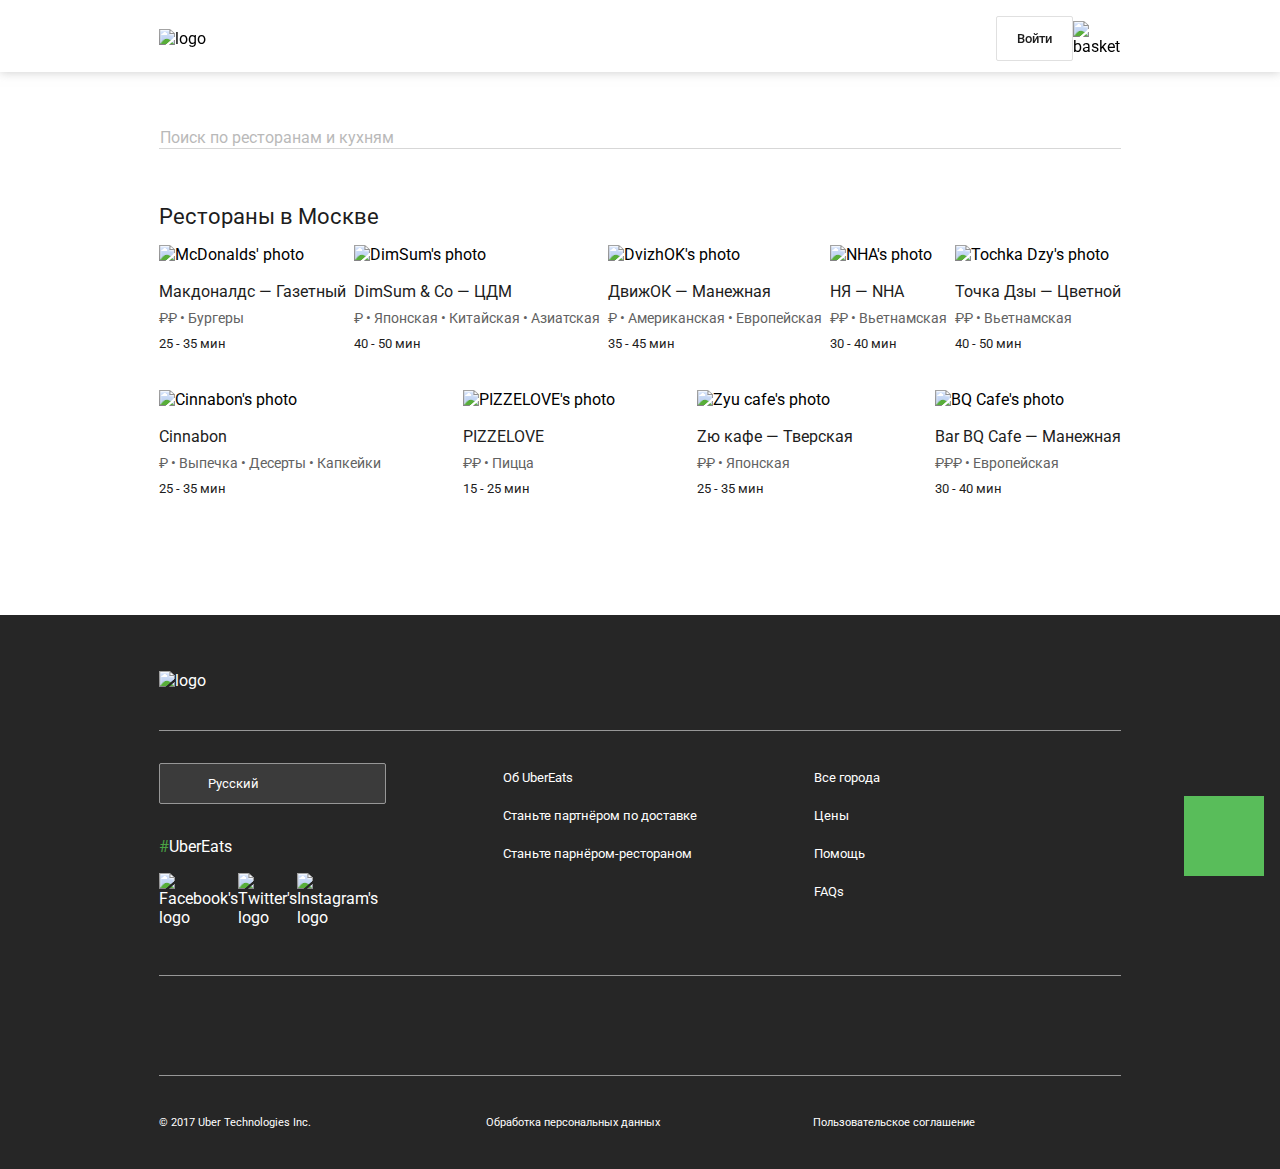
==== index.html @ 14b97af7 "Add main files" ====
<!DOCTYPE html>
<html lang="en">
<head>
    <meta charset="UTF-8">
    <meta http-equiv="X-UA-Compatible" content="IE=edge">
    <meta name="viewport" content="width=device-width, initial-scale=1, minimum-scale=1,
    maximum-scale=1,
    user-scalable=0">
    <link href="https://fonts.googleapis.com/css2?family=Roboto&display=swap" rel="stylesheet">
    <link rel="stylesheet" href="style.css">
    <title>Uber Eats</title>
</head>
<body>
    <header class="header">
        <div class="container">
            <div class="header-row">
                <img src="img/logo.svg" alt="logo" class="header-logo">  
                <div class="account">
                    <a href="#" class="button-sign-in">Войти</a>
                    <a href="#"><img src="img/basket.svg" alt="basket"></a>  
                </div> 
            </div>
        </div>      
    </header>
    <main>
        <div class="container">
            <div class="restarants-search">
                <input type="text" placeholder="Поиск по ресторанам и кухням">
            </div>
            <h1 class="restarants-title">Рестораны в Москве</h1>
            <div class="restarants-cards">
                    <div class="card-wrapper">
                        <a href="Pushkin.html" target="_blank" class="card-link">
                            <img class="card-img" src="img/McDonalds.png" alt="McDonalds' photo">
                            <h2 class="card-title">Макдоналдс — Газетный</h2>
                            <div class="card-menu">₽₽ • Бургеры</div>
                            <div class="card-time">25 - 35 мин</div>
                        </a>
                    </div>
                    <div class="card-wrapper">
                        <a href="Pushkin.html" target="_blank" class="card-link">
                            <img class="card-img" src="img/DimSum & Co.png" alt="DimSum's photo">
                            <h2 class="card-title">DimSum & Co — ЦДМ</h2>
                            <div class="card-menu">₽ • Японская • Китайская • Азиатская</div>
                            <div class="card-time">40 - 50 мин</div>
                        </a>
                    </div>
                    <div class="card-wrapper">
                        <a href="Pushkin.html" target="_blank" class="card-link">
                            <img class="card-img" src="img/DvizhOK.png" alt="DvizhOK's photo">
                            <h2 class="card-title">ДвижОК — Манежная</h2>
                            <div class="card-menu">₽ • Американская • Европейская</div>
                            <div class="card-time">35 - 45 мин</div>
                        </a>
                    </div>
                    <div class="card-wrapper">
                        <a href="Pushkin.html" target="_blank" class="card-link">
                            <img class="card-img" src="img/NHA.png" alt="NHA's photo">
                            <h2 class="card-title">НЯ — NHA</h2>
                            <div class="card-menu">₽₽ • Вьетнамская</div>
                            <div class="card-time">30 - 40 мин</div>
                        </a>    
                    </div>
                    <div class="card-wrapper">
                        <a href="Pushkin.html" target="_blank" class="card-link">
                            <img class="card-img" src="img/Tochka Dzy.png" alt="Tochka Dzy's photo">
                            <h2 class="card-title">Точка Дзы — Цветной</h2>
                            <div class="card-menu">₽₽ • Вьетнамская</div>
                            <div class="card-time">40 - 50 мин</div>
                        </a>    
                    </div>
                    <div class="card-wrapper">
                        <a href="Pushkin.html" target="_blank" class="card-link">
                            <img class="card-img" src="img/Cinnabon.png" alt="Cinnabon's photo">
                            <h2 class="card-title">Cinnabon</h2>
                            <div class="card-menu">₽ • Выпечка • Десерты • Капкейки</div>
                            <div class="card-time">25 - 35 мин</div>
                        </a>    
                    </div>
                    <div class="card-wrapper">
                        <a href="Pushkin.html" target="_blank" class="card-link">
                            <img class="card-img" src="img/PIZZELOVE.png" alt="PIZZELOVE's photo">
                            <h2 class="card-title">PIZZELOVE</h2>
                            <div class="card-menu">₽₽ • Пицца</div>
                            <div class="card-time">15 - 25 мин</div>
                        </a>    
                    </div>
                    <div class="card-wrapper">
                        <a href="Pushkin.html" target="_blank" class="card-link">
                            <img class="card-img" src="img/Zyu cafe.png" alt="Zyu cafe's photo">
                            <h2 class="card-title">Zю кафе — Тверская</h2>
                            <div class="card-menu">₽₽ • Японская</div>
                            <div class="card-time">25 - 35 мин</div>
                        </a>    
                    </div>
                    <div class="card-wrapper">
                        <a href="Pushkin.html" target="_blank" class="card-link">
                            <img class="card-img" src="img/BQ Cafe.png" alt="BQ Cafe's photo">
                            <h2 class="card-title">Bar BQ Cafe — Манежная</h2>
                            <div class="card-menu">₽₽₽ • Европейская</div>
                            <div class="card-time">30 - 40 мин</div>
                        </a>    
                    </div>
            </div>
        </div>
    </main>
    <footer class="footer">
        <div class="container">
            <div class="footer-logo">
                <img src="img/white-logo.svg" alt="logo">
            </div>
            <div class="footer-info">
                <div class="footer-column">
                    <div class="footer-info-lang">
                        <div class="lang-text">
                            Русский
                        </div>
                    </div>
                    <div class="choose-lang-text hidden">
                        <div class="choice-ru">Русский</div>
                        <div class="choice-en">Английский</div>
                    </div>
                    <p class="hashtag"><span style="color: #49A144;">#</span>UberEats</p>
                    <div class="networks">
                        <a href="#"><img src="img/facebook.svg" alt="Facebook's logo"></a>
                        <a href="#"><img src="img/twitter.svg" alt="Twitter's logo"></a>
                        <a href="#"><img src="img/instagram.svg" alt="Instagram's logo"></a>
                    </div>
                </div>
                <div class="footer-column footer-info-text">
                    <p><a href="#">Об UberEats</a></p>
                    <p><a href="#">Станьте партнёром по доставке</a></p>
                    <p><a href="#">Станьте парнёром-рестораном</a></p>
                </div>
                <div class="footer-column footer-info-text">
                    <p><a href="#">Все города</a></p>
                    <p><a href="#">Цены</a></p>
                    <p><a href="#">Помощь</a></p>
                    <p><a href="#">FAQs</a></p>
                </div>           
            </div>
            <div class="footer-download">
                <a href="#"><img src="img/Download_on_the_App_Store_Badge_US-UK_RGB_blk_092917.svg" alt=""></a>
                <a href="#"><img src="img/en_badge_web_generic-cf6dad406f.svg" alt=""></a>
            </div>
            <div class="footer-rights">
                <p><a href="#">© 2017 Uber Technologies Inc.</a></p>
                <p><a href="#">Обработка персональных данных</a></p>
                <p><a href="#">Пользовательское соглашение</a></p>
            </div>
            <a href="#">
                <div id="button-up" class="button-up">
                    <img src="img/arrow.svg" alt="">
                </div>
            </a>    
        </div>    
    </footer>
    <script src="main.js"></script>
</body>
</html>
---- style.css ----
* {
    margin: 0;
    padding: 0; 
    box-sizing: border-box;
    font-family: 'Roboto', sans-serif;
}

a {
    text-decoration: none;
    color: inherit;
}

.header {
    height: 72px;
    padding: 16px 0;
    background-color: #fff;
    z-index: 10;
    box-shadow: 0 0 10px rgba(151, 151, 151, .5);
    position: fixed;
    top: 0;
    left: 0;
    right: 0;
}

.container {
    max-width: 1124px;
    min-width: 320px;
    padding: 0 81px;
    margin: 0 auto;
}


.header-row {
    display: flex;
    align-items: center;
    justify-content: space-between; 
}

.account {
    display: flex;
    justify-content: space-between;
    align-items: center;
    width: 125px;
}

.button-sign-in {
    display: block;
    font-weight: 500;
    font-size: 13px;
    /* line-height: 24px; */
    color: #1D1D1D;
    padding: 14px 20px;
    border: 1px solid #e0e0e0;
    border-radius: 2px;
    cursor: pointer;
}

.restarants-search {
    margin-top: 104px;
    padding: 24px 0 1px 1px;
    border-bottom: 1px solid rgba(98, 98, 98, .5);;
    color: #626262;
    font-size: 16px;
    opacity: .5;
}

.restarants-search input {
    border: none;
    font-size: 16px;
    width: 100%;
    outline: none;
}

.restarants-title {
    margin-top: 56px;
    font-size: 22px;
    line-height: 24px;
    font-weight: 400;
    color: #1D1D1D;
}

.line {
    width: 50px;
    height: 1px;
    margin: 0 auto;
    margin-top: 12px;
    background-color: #757575;  
    display: none;
}

.restarants-cards{
    margin: 16px 0 80px;
    display: flex;
    justify-content: space-between;
    flex-wrap: wrap;
}

.card-title {
    padding-top: 16px;
    line-height: 24px;
    font-size: 16px;
    font-weight: 400;
    color: #1D1D1D;
}

.card-wrapper {
    max-width: 308px;
    margin-bottom: 16px;
}

.card-link {
    display: block;
    transition: linear .2s;
}

.card-img {
    width: 100%;
    height: auto;
    object-fit: cover;
}

.card-menu {
    margin-top: 4px;
    line-height: 21px;
    font-size: 14px;
    color: #626262;
}

.card-time {
    padding: 4px 0 20px 0;
    line-height: 21px;
    font-size: 13px;
    color: #1D1D1D;
}

.footer {
    padding-top: 56px;
    min-width: 320px;
    padding-bottom: 40px;
    background: #262626;
    color: #fff;
}

.footer-logo {
    padding-bottom: 40px;
    border-bottom: 1px solid #979797;    
}

.footer-info {
    display: flex;
    justify-content: space-between;
    padding-top: 32px;
    padding-bottom: 48px;
    border-bottom: 1px solid #979797;
}

.footer-column {
    max-width: 308px;
    position: relative;
}

div.footer-column + div.footer-column {
    padding-top: 7px;
}

.footer-column:last-child {
    padding-right: 241px;
}

.footer-info-lang {
    position: relative;
    width: 227px;
    padding: 12px 0 12px 48px;
    font-size: 13px;
    line-height: 15px;
    color: #fff;
    background: #3B3B3B;
    border: 1px solid #979797;
    border-radius: 2px;
    cursor: pointer;
}

.footer-info-lang::before {
    content: url(img/shape-world.svg);
    position: absolute;
    top: 12px;
    left: 16px;
}

.footer-info-lang::after {
    content: url(img/shape-arrow.svg); 
    position: absolute;
    top: 12px;
    right: 8px; 
}

.choose-lang-text {
    width: 227px;
    position: absolute;
    top: 41px;
    left: 0;
    font-size: 13px;
    line-height: 15px;
    color: #fff;
    background: #3B3B3B;
    border: 1px solid #979797;
    border-radius: 2px;
    cursor: pointer;
}

.choose-lang-text > * {
    padding: 12px 0 6px 12px;
}

.hidden {
    display: none;
}

.hashtag {
    padding-top: 33px;
    padding-bottom: 17px;
    font-size: 16px;
}

.networks {
    width: 92px;
    display: flex;
    justify-content: space-between;
}

.footer-download {
    padding-top: 41px;
    padding-bottom: 39px;
    display: flex;
    justify-content: center;
    border-bottom: 1px solid #979797;

}

.footer-download a:first-child {
    margin-right: 40px;
}

.footer-info-text {
    display: flex;
    flex-direction: column;
}

.footer-info-text p {
    font-size: 13px;
    line-height: 15px;
}

.footer-info-text p + p {
    padding-top: 23px;
}


.footer-rights {
    display: flex;
    justify-content: space-between;
    padding-top: 40px;
    font-size: 11px;
    line-height: 13px;  
}

.footer-rights p {
    width: 308px;
}

.button-up {
    display: inline-block;
    width: 80px;
    height: 80px;
    position: fixed;
    bottom: 24px;
    right: 16px;
    display: flex;
    align-items: center;
    justify-content: center;
    background: #59BD5A;
    cursor: pointer;
    transition: .4s linear;
}



.head {
    margin-top: 72px;
    padding-top: 80px;
    height: 364px;
    position: relative;
}

.head-bg-img {
    position: absolute;
    top: 0;
    left: 0;
    width: 100%;
    height: 100%;
    z-index: -1;
}

.head-bg-img img {
    width: 100%;
    height: 100%;
    object-fit: cover;
    object-position: 50% 70%;
}


.head-info {
    width: 398px;
    background: #fff;
}

.head-title {
    padding: 38px 0 0 38px;
    font-size: 36px;
}

.head-subtitle {
    display: flex;
    justify-content: space-between;
    padding: 54px 29px 38px 38px;
}

.head-time {
    padding: 8px 16px;
    color: #fff;
    font-size: 13px;
    background: #262626;
    border-radius: 35px;
}

.navigation {
    background: #fff;
    padding: 32px 0 29px;
    border-bottom: 1px solid rgba(117, 117, 117, 0.2);
}

.nav-list {
    display: flex;
    justify-content: space-between;
    max-width: 605px;
    list-style-type: none;
    color: #626262;
}

.nav-list a:hover {
    color: #327430;
    transition: linear .2s;
}

.menu-cards {
    margin: 32px 0 80px;
    display: flex;
    justify-content: space-between;
    flex-wrap: wrap;
}

.snack-card {
    width: 470px;
    margin-bottom: 49px;
    border: 1px solid rgba(117, 117, 117, 0.2);
}

.flex-content {
    display: flex;
    justify-content: space-between;
}

a.card-link:hover {
    background: rgba(216, 216, 216, 0.2);;
}

.card-text {
    padding-left: 16px;
    position: relative;
}

.snack-card img {
    width: 170px;
}

.price {
    position: absolute;
    bottom: 16px;
    left: 16px;
    font-size: 15px;
    color: #1D1D1D;
}

@media (max-width: 1110px) {
    .snack-card {
        width: 900px;
    }

    .snack-card img {
        width: 200px;
    }
    
}

@media (max-width: 1085px) {
    .container {
        padding: 0 65px;
    }
}

@media (max-width: 1054px) {
    .container {
        padding: 0 49px;
    }
}

@media (max-width: 1022px) {
    .container {
        padding: 0 33px;
    }
}

@media (max-width: 989px) {
    .container {
        padding: 0 81px;
    }

    .card-wrapper {
        max-width: 368px;
    }

    .footer-info-lang {
        width: 210px;
    } 

    .choose-lang-text {
        width: 210px;
    }
    
    .footer-column:last-child {
        padding-right: 180px;
    }

    .footer-info-text p {
        font-size: 12px;
        line-height: 14px;
    }
}

@media (max-width: 930px) {
    .card-wrapper {
        max-width: 340px;
    }

    .footer-info-lang {
        width: 200px;
    }

    .choose-lang-text {
        width: 200px;
    }

    .footer-column:last-child {
        padding-right: 140px;
    }
}  

@media (max-width: 850px) {
    .container {
        padding: 0 65px;
    }
    
}

@media (max-width: 820px) {
    .card-wrapper {
        max-width: 307px;
    }

    .footer-column:last-child {
        padding-right: 115px;
    }

}

@media (max-width: 755px) {
    .container {
        padding: 0 33px;
    }

    .footer-info-lang {
        width: 170px;
        font-size: 12px;
    }

    .choose-lang-text {
        width: 170px;
        font-size: 12px;
    }

    .hashtag {
        font-size: 14px;
    }
}

@media (max-width: 686px) {
    .container {
        padding: 0 5px;
    }

    .footer-column:last-child {
        padding-right: 90px;
    }

}

@media (max-width: 635px) {
    .card-wrapper {
        max-width: 290px;
    }

    .footer-info-lang {
        width: 150px;
        font-size: 12px;
    }

    .choose-lang-text {
        width: 150px;
        font-size: 12px;
    }
} 

@media (max-width: 595px) {
    .card-wrapper {
        max-width: 270px;
    }
}   

@media (max-width: 550px) {
    .card-wrapper {
        max-width: 307px;
    }

    .footer-info {
        display: block;
    }

    div.footer-column + div.footer-column {
        padding-top: 0;
    }

    .footer-info-text p:first-child {
        padding-top: 23px;
    }

    .footer-rights {
        display: block;
    }

    .footer-rights p {
        padding-top: 24px;
    }

    .account {
        width: 89px;
    }

    img[alt=basket] {
        display: none;
    }

    .head {
        position: relative;
    }

    .head-info {
        position: absolute;
        left: 50%;
        bottom: -15%;
        margin-left: -154px;
        width: 308px;
        box-shadow: 0 0 10px rgba(151, 151, 151, .5);
        text-align: center;

    }

    .head-title {
        padding: 38px 0 0 0;
        text-align: center;
        font-size: 24px;
    }

    .head-subtitle {
        display: block;
        padding: 40px 0 24px;
    }

    .head-subtitle .card-menu {
        margin-bottom: 16px;
    }

    .head-time {
        display: inline-block;
        font-size: 12px;
        margin: 0 auto;
    }

    .navigation {
        display: none;
    }

    .restarants-title {
        margin: 112px 0 0;
        text-align: center;
    }

    .line {
        display: block;
    }

    .menu-cards {
        margin-top: 43px;
    }

    .card-text .card-title {
        font-size: 14px;
    }

    .snack-card img {
        width: 120px;

    }
    
} 

@media (max-width: 357px) {
    .snack-card {
        border-top:  none;
        border-left: none;
        border-right: 1px solid rgba(117, 117, 117, 0.2);
        border-bottom: 1px solid rgba(117, 117, 117, 0.2);
    }

    .card-text {
        padding-left: 0;
    }

    .card-title {
        padding-top: 0;
    }


    .card-menu {
        font-size: 13px;
    }

    .snack-card img {
        width: 102px;

    }  

    .price {
        position: absolute;
        bottom: 16px;
        left: 0;
    }


}

@media (max-width: 330px) {
    .card-text .card-title {
        width: 170px;
        text-overflow: ellipsis; 
        white-space: nowrap;
        overflow: hidden;
    }    
}
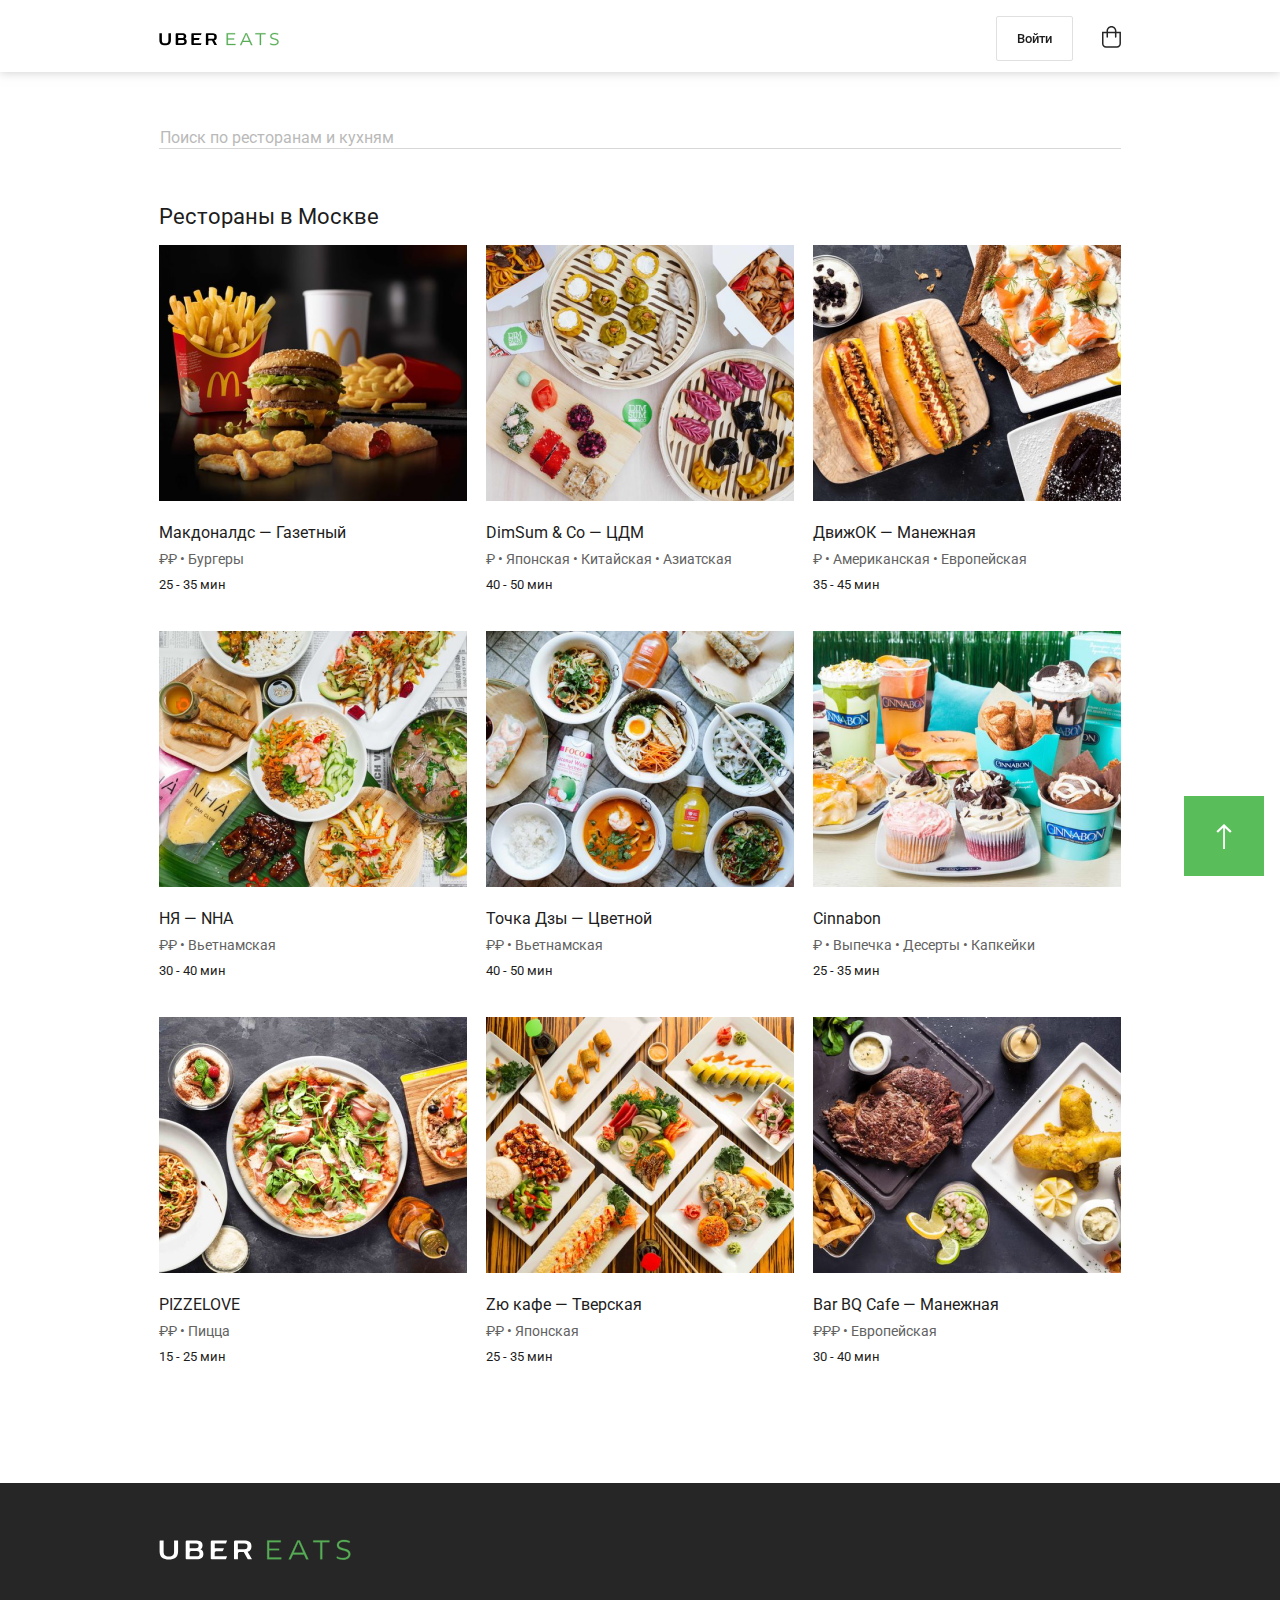
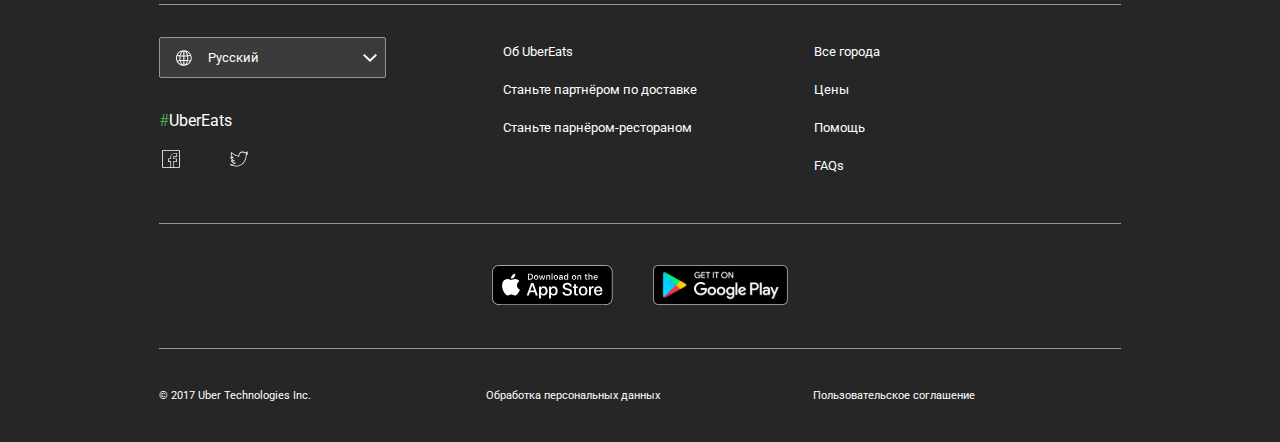
==== commit 1df38b35: "Update index.html" ====
--- a/index.html
+++ b/index.html
@@ -124,7 +124,7 @@
                     <div class="networks">
                         <a href="#"><img src="img/facebook.svg" alt="Facebook's logo"></a>
                         <a href="#"><img src="img/twitter.svg" alt="Twitter's logo"></a>
-                        <a href="#"><img src="img/instagram.svg" alt="Instagram's logo"></a>
+                       <!-- <a href="#"><img src="img/instagram.svg" alt="Instagram's logo"></a> -->
                     </div>
                 </div>
                 <div class="footer-column footer-info-text">
